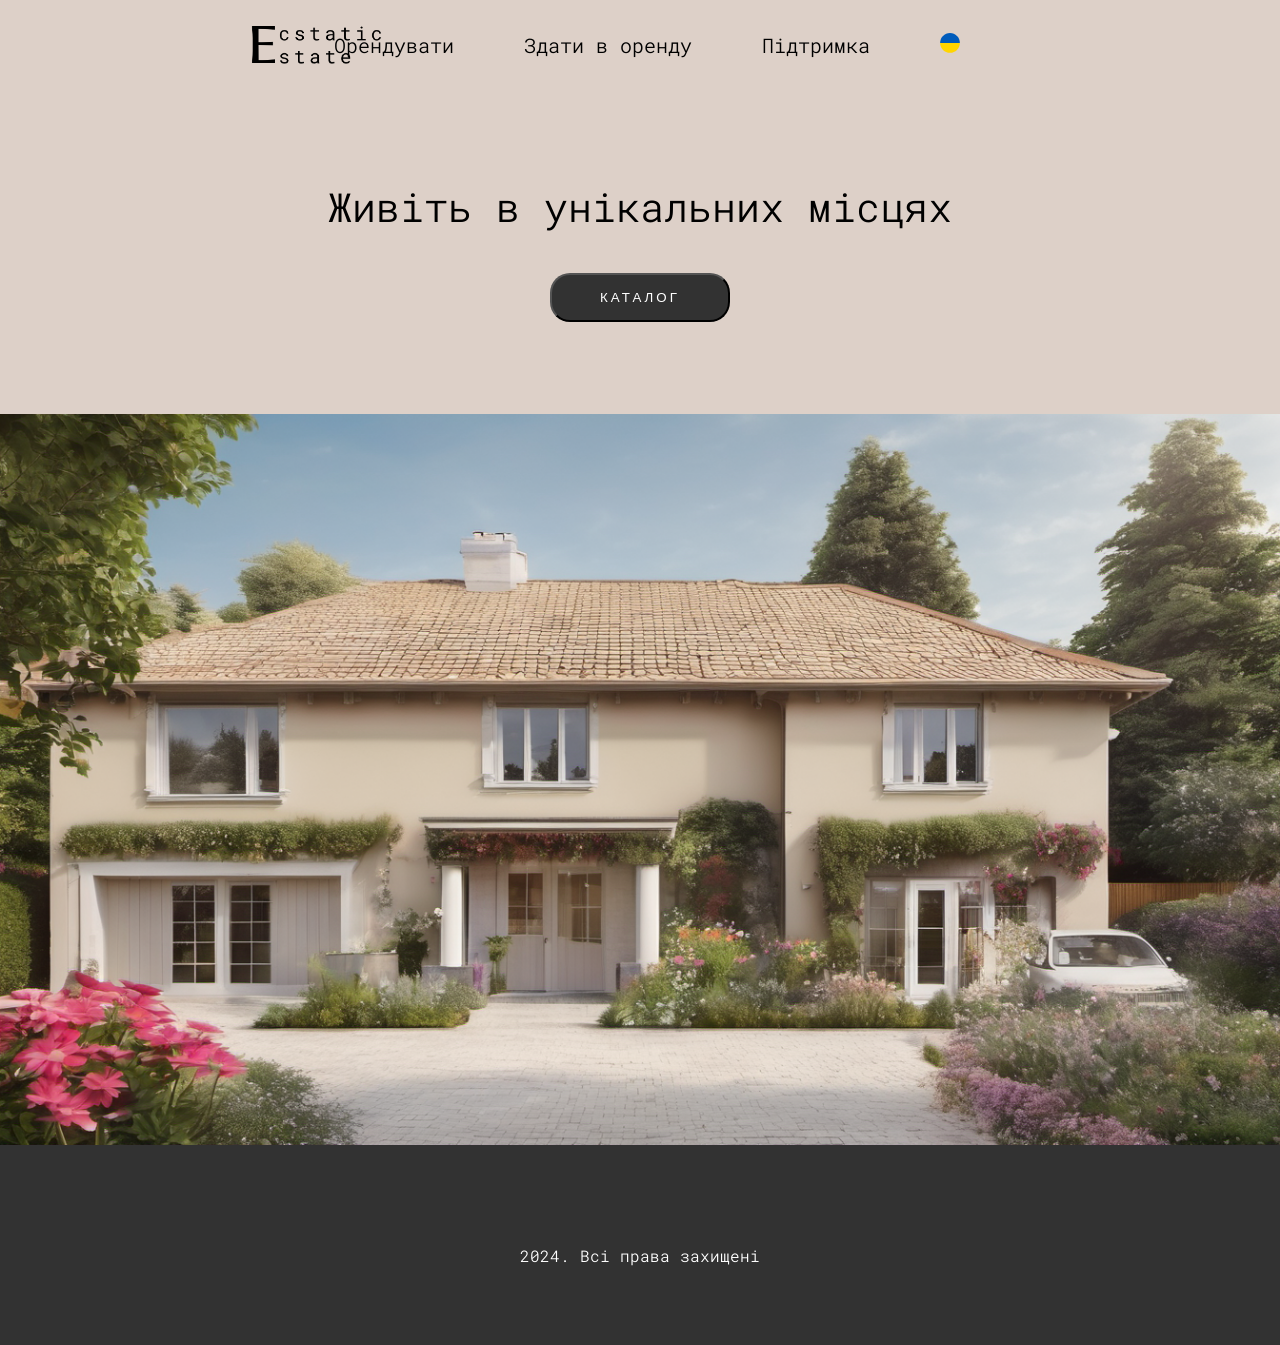
==== index.html @ 26eb8c20 "adding raw styles" ====
<!DOCTYPE html>
<html lang="en">
  <head>
    <meta charset="UTF-8" />
    <meta name="viewport" content="width=device-width, initial-scale=1.0"/>
    <title>Test Header</title>
    <link rel="stylesheet" href="styles/main-styles.css" />
    <style>
      @import url('https://fonts.googleapis.com/css2?family=Merriweather:wght@300;400;700;900&family=Roboto+Mono:wght@100..700&display=swap');
    </style>
  </head>
  <body>
    <header id="header" class="top">
       <a href="index.html"> <img class="logo-black" src="images/logo-black.png" alt="Black Logo" height="75px"/></a>
       <nav class="menu">
        <ul>
          <li><a href="#">Орендувати</a></li>
          <li><a href="#">Здати в оренду</a></li>
          <li><a href="#">Підтримка</a></li>
          <li class="language-switcher">
            <a href="#" id="language-toggle">
                <img src="images/ukraine-flag-circular.svg" alt="" height="20px">
            </a>
            <div class="language-options">
              <a href="#" class="language-option"><img src="images/ukraine-flag-circular.svg" alt="" height="20px"></a>
              <a href="#" class="language-option"><img src="images/uk-flag-circular.svg" alt="" height="20px"></a>
            </div>
          </li>
        </ul>
      </nav>
    </header>
    <div class="content">
      <div class="main-title">
        <p class="rent-now">Живіть в унікальних місцях</p>
        <form action="html/login-tenant.html">
          <input type="submit" value="КАТАЛОГ" class="rent-now-btn" type="button"/>
      </form>
      </div>
      <img src="images/main-img.png" alt="" class="main-img">
    </div>
    <footer class="footer">
      <p class="all-rights">2024. Всі права захищені</p>
    </footer>
    <script src="scripts/script.js"></script>
  </body>
</html>
---- styles/main-styles.css ----
body {
  background-color: #ddd0c8;
  margin: 0;
  font-family: "Roboto Mono", monospace;
  font-optical-sizing: auto;
  font-weight: 350;
  font-style: normal;
  margin-bottom: 0;
}
/* start of header*/
header {
  position: fixed;
  top: 0;
  left: 0;
  width: 100%;
  height: 90px; /* встановіть висоту вашого хедера */
  background-color: #ddd0c8; /* Початковий колір фону хедера */
  transition: background-color 0.5s ease; /* Плавний перехід кольору фону */
}

.scrolled {
  background-color: #fff; /* Кінцевий колір фону хедера */
}
.logo-black {
  margin-top: 7px;
  margin-left: 200px;
}
.menu {
  position: absolute;
  top: 50%;
  transform: translateY(-50%);
  right: 200px;
}

.menu ul {
  list-style: none;
  margin-right: 80px;
  padding: 20px;
}

.menu ul li {
  display: inline-block;
  margin-left: 20px;
  position: relative;
  padding: 20px;
}

.menu ul li a {
  text-decoration: none;
  color: #000;
  position: relative;
  font-size: 20px;
}

.menu ul li a::after {
  content: "";
  position: absolute;
  left: 0;
  bottom: -7px;
  width: 100%;
  height: 2px;
  background-color: #000000;
  transform: scaleX(0);
  transition: transform 0.2s ease;
}

.menu ul li a:hover::after {
  transform: scaleX(1);
}

.language-switcher {
  position: relative;
}

.language-options {
  position: absolute;
  left: 0;
  display: none;
  background-color: #ffffff;
  padding: 5px 0;
}

.language-options.show {
  display: block;
}

.language-option {
  display: block;
  padding: 5px 20px;
  color: #fff;
  text-decoration: none;
}
/* end of header */

.content {
  margin-top: 150px; /* Відступ зверху, щоб контент не перекривався хедером */
  margin-left: 0;
  margin-bottom: 0;
  color: black;
}

.main-title {
  width: 70vh; /* Ширина вашого div */
  height: 25vh; /* Висота вашого div */
  margin: auto;
  margin-top: 20vh;
  margin-bottom: 1vh;
  text-align: center;
}

.main-img {
  width: 100%;
  margin-bottom: 0;
  display: block; /* Ensure it behaves as a block element */
}

.rent-now {
  font-size: 40px;
}

.rent-now-btn {
  text-align: center;
  border-radius: 20px;
  color: #fff;
  padding: 15px;
  background-color: #323232;
  transition: background-color 1s ease-in-out;
  transition: letter-spacing 0.5s ease;
  cursor: pointer;
  letter-spacing: 3px;
  width: 20vh;
}

.rent-now-btn:hover {
  background-color: #524d4b;
  letter-spacing: 4px;
}

.footer {
  background-color: #323232;
  height: 100px;
  width: 100%;
  margin-top: 0;
  bottom: 0;
  left: 0;
  text-align: center;
  padding-top: 100px;
}

.all-rights {
  margin: 0;
  color: #fff;
}

.vl {
  border-left: 6px solid black;
  height: 500px;
  position: absolute;
  margin-top: 90px;
  top: 0;
  left: 50%;
}
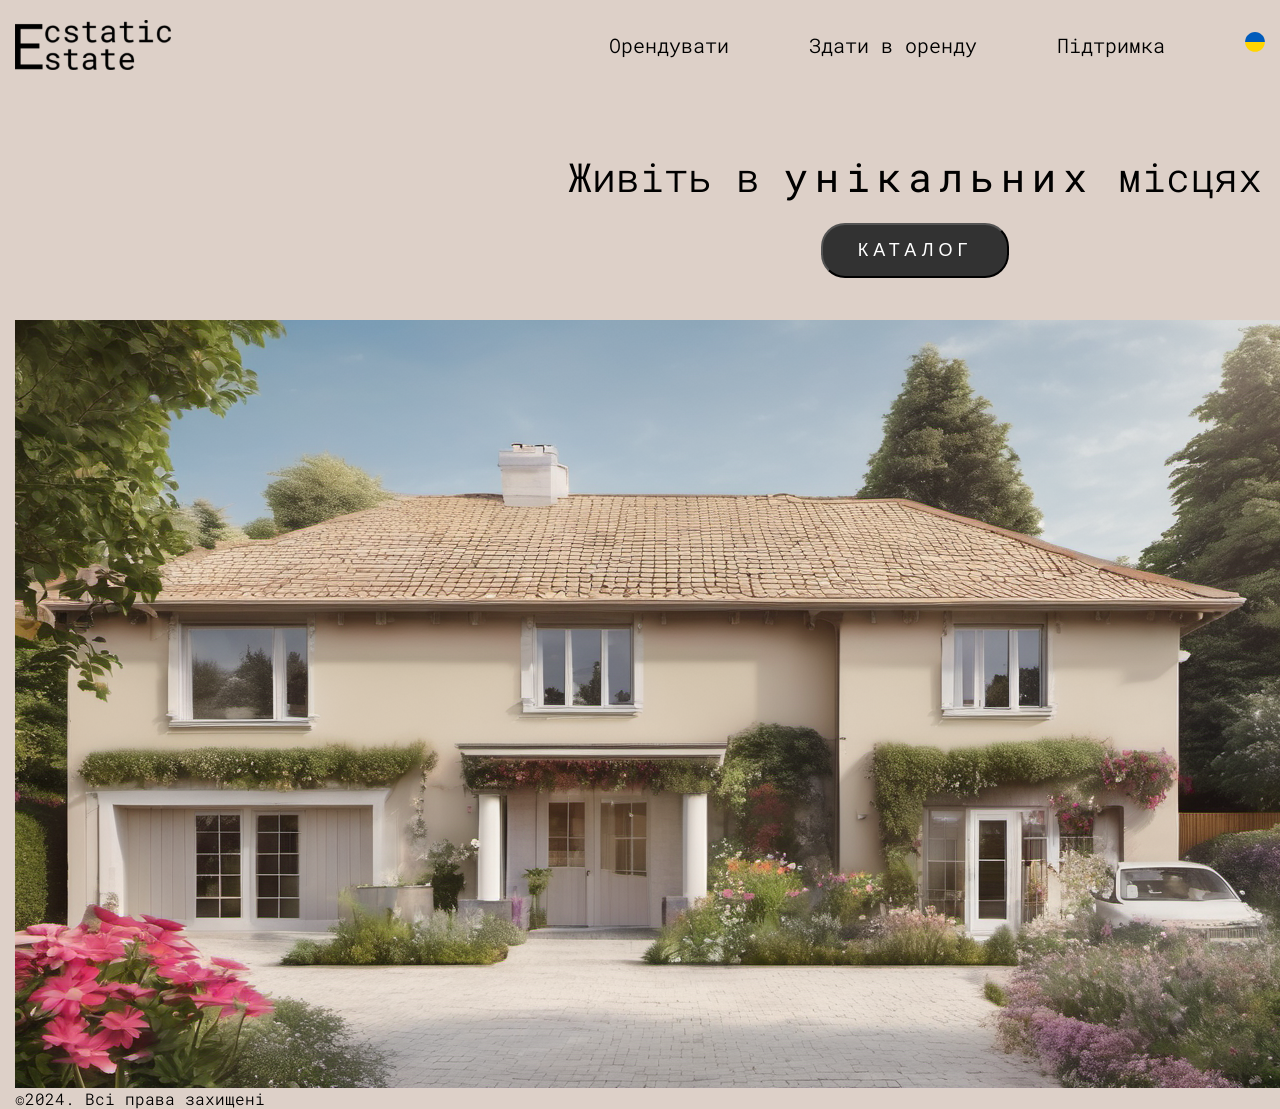
==== commit 81b0bb95: "init" ====
--- a/index.html
+++ b/index.html
@@ -2,44 +2,75 @@
 <html lang="en">
   <head>
     <meta charset="UTF-8" />
-    <meta name="viewport" content="width=device-width, initial-scale=1.0"/>
-    <title>Test Header</title>
+    <meta name="viewport" content="width=device-width, initial-scale=1.0" />
+    <title>Ecstatic Estate</title>
     <link rel="stylesheet" href="styles/main-styles.css" />
-    <style>
-      @import url('https://fonts.googleapis.com/css2?family=Merriweather:wght@300;400;700;900&family=Roboto+Mono:wght@100..700&display=swap');
-    </style>
   </head>
   <body>
     <header id="header" class="top">
-       <a href="index.html"> <img class="logo-black" src="images/logo-black.png" alt="Black Logo" height="75px"/></a>
-       <nav class="menu">
-        <ul>
-          <li><a href="#">Орендувати</a></li>
-          <li><a href="#">Здати в оренду</a></li>
-          <li><a href="#">Підтримка</a></li>
-          <li class="language-switcher">
-            <a href="#" id="language-toggle">
-                <img src="images/ukraine-flag-circular.svg" alt="" height="20px">
-            </a>
-            <div class="language-options">
-              <a href="#" class="language-option"><img src="images/ukraine-flag-circular.svg" alt="" height="20px"></a>
-              <a href="#" class="language-option"><img src="images/uk-flag-circular.svg" alt="" height="20px"></a>
-            </div>
-          </li>
-        </ul>
-      </nav>
+      <div class="container head">
+        <a href="index.html">
+          <img class="logo-black" src="images/logo.png" alt="Logo" height="50px"
+        /></a>
+        <nav class="menu">
+          <ul class="menu-list">
+            <li class="menu-item">
+              <a class="menu-item-link" href="#">Орендувати</a>
+            </li>
+            <li class="menu-item">
+              <a class="menu-item-link" href="#">Здати в оренду</a>
+            </li>
+            <li class="menu-item">
+              <a class="menu-item-link" href="#">Підтримка</a>
+            </li>
+            <li class="language-switcher menu-item">
+              <a href="#" id="language-toggle">
+                <img
+                  src="images/ukraine-flag-circular.svg"
+                  alt=""
+                  height="20px"
+                />
+              </a>
+              <div class="language-options">
+                <a href="#" class="language-option"
+                  ><img
+                    src="images/ukraine-flag-circular.svg"
+                    alt=""
+                    height="20px"
+                /></a>
+                <a href="#" class="language-option"
+                  ><img src="images/uk-flag-circular.svg" alt="" height="20px"
+                /></a>
+              </div>
+            </li>
+          </ul>
+        </nav>
+      </div>
     </header>
-    <div class="content">
-      <div class="main-title">
-        <p class="rent-now">Живіть в унікальних місцях</p>
-        <form action="html/login-tenant.html">
-          <input type="submit" value="КАТАЛОГ" class="rent-now-btn" type="button"/>
-      </form>
+    <section class="hero">
+      <div class="container">
+        <div class="main-title">
+          <p class="rent-now-text">Живіть в <span class="unical-text">унікальних</span> місцях</p>
+          <form action="html/login-tenant.html">
+            <input
+              type="submit"
+              value="КАТАЛОГ"
+              class="rent-now-btn"
+              type="button"
+            />
+          </form>
+        </div>
       </div>
-      <img src="images/main-img.png" alt="" class="main-img">
-    </div>
+    </section>
+    <section class="img-content">
+      <div class="container">
+        <img src="images/main-img.png" alt="" class="main-img" />
+      </div>
+    </section>
     <footer class="footer">
-      <p class="all-rights">2024. Всі права захищені</p>
+      <div class="container">
+        <p class="all-rights">©2024. Всі права захищені</p>
+      </div>
     </footer>
     <script src="scripts/script.js"></script>
   </body>
--- a/styles/main-styles.css
+++ b/styles/main-styles.css
@@ -1,58 +1,85 @@
+@import url("https://fonts.googleapis.com/css2?family=Merriweather:wght@300;400;700;900&family=Roboto+Mono:wght@100..700&display=swap");
+
+h1,
+h2,
+h3,
+h4,
+h5,
+h6,
+p {
+  margin: 0;
+}
+
 body {
   background-color: #ddd0c8;
-  margin: 0;
   font-family: "Roboto Mono", monospace;
   font-optical-sizing: auto;
   font-weight: 350;
   font-style: normal;
-  margin-bottom: 0;
+  margin: 0;
 }
-/* start of header*/
+
+img {
+  display: block;
+  bottom: none;
+}
+
+button {
+  display: block;
+  cursor: pointer;
+  bottom: none;
+  border-radius: 4px;
+}
+.scrolled {
+  background-color: #fff;
+}
+
+ul,
+ol {
+  list-style: none;
+  padding-left: 0;
+  margin: 0;
+}
+
+a {
+  text-decoration: none;
+}
+
+.container {
+  width: 1800px;
+  padding-left: 15px;
+  padding-right: 15px;
+  margin-left: auto;
+  margin-right: auto;
+}
 header {
   position: fixed;
   top: 0;
   left: 0;
   width: 100%;
-  height: 90px; /* встановіть висоту вашого хедера */
-  background-color: #ddd0c8; /* Початковий колір фону хедера */
-  transition: background-color 0.5s ease; /* Плавний перехід кольору фону */
+  height: 90px;
+  background-color: #ddd0c8;
+  transition: background-color 0.5s ease;
+  display: flex;
+}
+.head {
+  display: flex;
+  justify-content: space-between;
+  align-items: center;
 }
 
-.scrolled {
-  background-color: #fff; /* Кінцевий колір фону хедера */
-}
-.logo-black {
-  margin-top: 7px;
-  margin-left: 200px;
-}
-.menu {
-  position: absolute;
-  top: 50%;
-  transform: translateY(-50%);
-  right: 200px;
+.menu-list {
+  display: flex;
+  gap: 80px;
 }
 
-.menu ul {
-  list-style: none;
-  margin-right: 80px;
-  padding: 20px;
-}
-
-.menu ul li {
-  display: inline-block;
-  margin-left: 20px;
-  position: relative;
-  padding: 20px;
-}
-
-.menu ul li a {
-  text-decoration: none;
+.menu-item-link {
   color: #000;
   position: relative;
   font-size: 20px;
 }
 
-.menu ul li a::after {
+.menu-item-link::after {
   content: "";
   position: absolute;
   left: 0;
@@ -61,10 +88,10 @@
   height: 2px;
   background-color: #000000;
   transform: scaleX(0);
-  transition: transform 0.2s ease;
+  transition: transform 0.3s ease;
 }
 
-.menu ul li a:hover::after {
+.menu-item-link:hover::after {
   transform: scaleX(1);
 }
 
@@ -74,7 +101,7 @@
 
 .language-options {
   position: absolute;
-  left: 0;
+  right: -20px;
   display: none;
   background-color: #ffffff;
   padding: 5px 0;
@@ -90,73 +117,41 @@
   color: #fff;
   text-decoration: none;
 }
-/* end of header */
 
-.content {
-  margin-top: 150px; /* Відступ зверху, щоб контент не перекривався хедером */
-  margin-left: 0;
-  margin-bottom: 0;
-  color: black;
+.hero {
+  height: 170px;
 }
 
 .main-title {
-  width: 70vh; /* Ширина вашого div */
-  height: 25vh; /* Висота вашого div */
-  margin: auto;
-  margin-top: 20vh;
-  margin-bottom: 1vh;
-  text-align: center;
+  display: flex;
+  justify-content: center;
+  align-items: center;
+  margin-top: 150px;
+  flex-direction: column;
 }
 
-.main-img {
-  width: 100%;
-  margin-bottom: 0;
-  display: block; /* Ensure it behaves as a block element */
-}
-
-.rent-now {
+.rent-now-text {
+  margin-bottom: 20px;
   font-size: 40px;
 }
 
+.unical-text {
+  letter-spacing: 7px;
+  font-weight: 400;
+}
+
 .rent-now-btn {
-  text-align: center;
-  border-radius: 20px;
+  padding: 15px 35px 15px 35px;
+  border-radius: 24px;
+  font-size: 18px;
+  font-weight: 380;
+  cursor: pointer;
+  background-color: #323232;
+  transition: 0.3s ease-in-out;
   color: #fff;
-  padding: 15px;
-  background-color: #323232;
-  transition: background-color 1s ease-in-out;
-  transition: letter-spacing 0.5s ease;
-  cursor: pointer;
-  letter-spacing: 3px;
-  width: 20vh;
+  letter-spacing: 5px;
 }
 
 .rent-now-btn:hover {
   background-color: #524d4b;
-  letter-spacing: 4px;
 }
-
-.footer {
-  background-color: #323232;
-  height: 100px;
-  width: 100%;
-  margin-top: 0;
-  bottom: 0;
-  left: 0;
-  text-align: center;
-  padding-top: 100px;
-}
-
-.all-rights {
-  margin: 0;
-  color: #fff;
-}
-
-.vl {
-  border-left: 6px solid black;
-  height: 500px;
-  position: absolute;
-  margin-top: 90px;
-  top: 0;
-  left: 50%;
-}
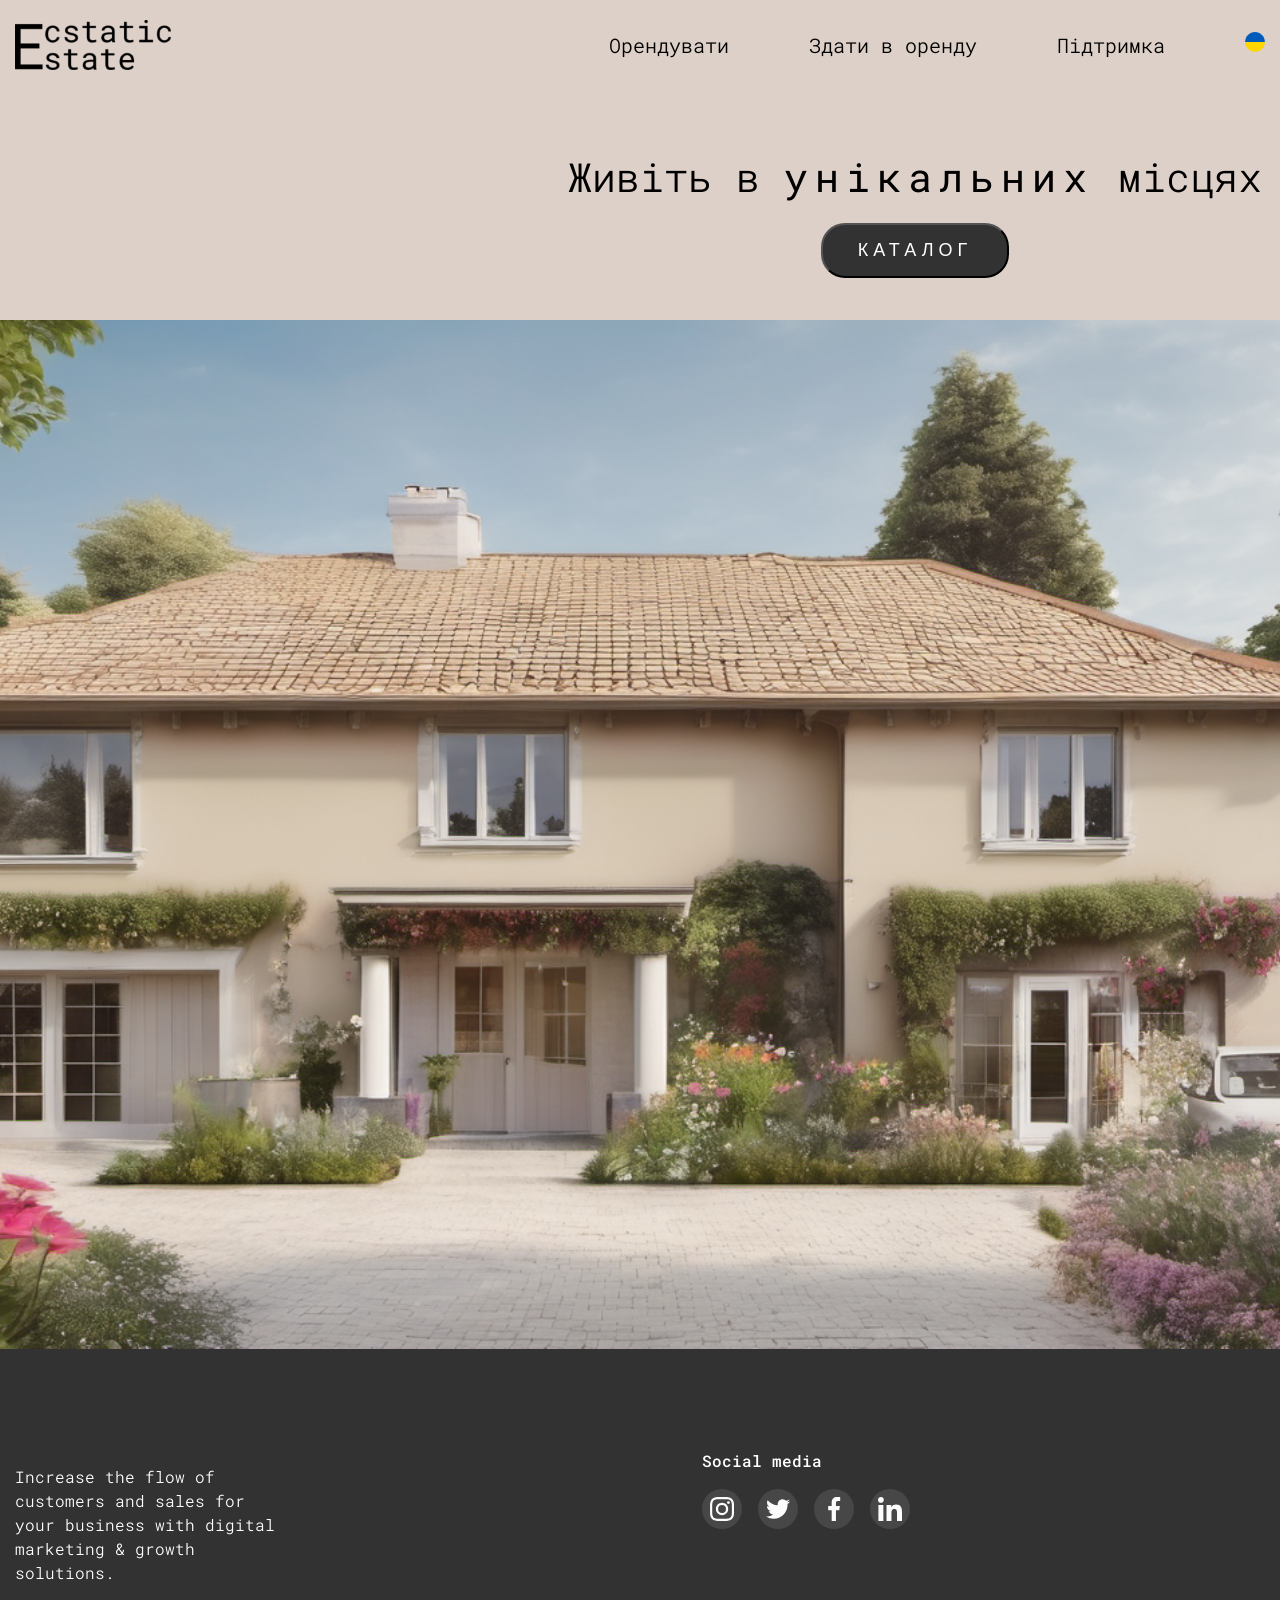
==== commit b1ae64ef: "dev" ====
--- a/index.html
+++ b/index.html
@@ -10,7 +10,11 @@
     <header id="header" class="top">
       <div class="container head">
         <a href="index.html">
-          <img class="logo-black" src="images/logo.png" alt="Logo" height="50px"
+          <img
+            class="logo-black"
+            src="images/logo.png"
+            alt="Logo"
+            height="50px"
         /></a>
         <nav class="menu">
           <ul class="menu-list">
@@ -50,7 +54,9 @@
     <section class="hero">
       <div class="container">
         <div class="main-title">
-          <p class="rent-now-text">Живіть в <span class="unical-text">унікальних</span> місцях</p>
+          <p class="rent-now-text">
+            Живіть в <span class="unical-text">унікальних</span> місцях
+          </p>
           <form action="html/login-tenant.html">
             <input
               type="submit"
@@ -64,14 +70,84 @@
     </section>
     <section class="img-content">
       <div class="container">
-        <img src="images/main-img.png" alt="" class="main-img" />
+        <img
+          class="main-img"
+          src="images/main-img.png"
+          alt=""
+          class="main-img"
+        />
       </div>
     </section>
-    <footer class="footer">
+    <!-- <footer class="footer">
       <div class="container">
         <p class="all-rights">©2024. Всі права захищені</p>
       </div>
+    </footer> -->
+
+    <footer class="footer">
+      <div class="container flex-footer">
+        <div class="footer-information">
+          <a class="information-logo-link" href=""> </a>
+          <p class="information-text">
+            Increase the flow of customers and sales for your business with
+            digital marketing & growth solutions.
+          </p>
+        </div>
+        <div class="footer-social">
+          <p class="footer-social-text">Social media</p>
+          <ul class="footer-social-list">
+            <li>
+              <a class="footer-social-link" href="">
+                <svg class="form-icon-check" width="24" height="24">
+                  <use href="./images/icons/socials-icons.svg#instagram"></use>
+                </svg>
+              </a>
+            </li>
+            <li>
+              <a class="footer-social-link" href="">
+                <svg class="form-icon-check" width="24" height="24">
+                  <use href="./images/icons/socials-icons.svg#twitter"></use>
+                </svg>
+              </a>
+            </li>
+            <li>
+              <a class="footer-social-link" href="">
+                <svg class="form-icon-check" width="24" height="24">
+                  <use href="./images/icons/socials-icons.svg#facebook"></use>
+                </svg>
+              </a>
+            </li>
+            <li>
+              <a class="footer-social-link" href="">
+                <svg class="form-icon-check" width="24" height="24">
+                  <use href="./images/icons/socials-icons.svg#linkedin"></use>
+                </svg>
+              </a>
+            </li>
+          </ul>
+        </div>
+        <div class="footer-user-contact">
+          <p class="footer-social-text">Subscribe</p>
+          <form class="footer-form">
+            <label class="footer-form-label">
+              <input
+                class="footer-form-input"
+                type="text"
+                name="footer_email"
+                placeholder="E-mail"
+              />
+            </label>
+            <button class="footer-form-btn" type="submit">
+              Subscribe
+              <svg class="footer-form-btn-icon" width="24" height="20">
+                <use href="./images/icons/send.svg#Send"></use>
+              </svg>
+            </button>
+          </form>
+        </div>
+      </div>
     </footer>
+
     <script src="scripts/script.js"></script>
   </body>
 </html>
--- a/styles/main-styles.css
+++ b/styles/main-styles.css
@@ -155,3 +155,180 @@
 .rent-now-btn:hover {
   background-color: #524d4b;
 }
+
+.img-content {
+  display: flex;
+  justify-content: center;
+  align-items: center;
+}
+
+.main-img {
+  width: 1800px;
+}
+
+.footer {
+  padding-top: 100px;
+  padding-bottom: 100px;
+  background-color: #323232;
+}
+.flex-footer {
+  display: flex;
+  flex-wrap: wrap;
+}
+/* phone screen */
+@media screen and (min-width: 320px) and (max-width: 767px) {
+  .flex-footer {
+    justify-content: center;
+  }
+  .footer-user-contact {
+    text-align: center;
+  }
+}
+/* tablet screen */
+@media screen and (min-width: 768px) and (max-width: 1157px) {
+  .flex-footer {
+    max-width: 590px;
+  }
+  .footer-user-contact {
+    margin-left: 58px;
+  }
+}
+.information-logo-link {
+  font-size: 18px;
+  color: var(--blue-txt-cl);
+  letter-spacing: 0.03em;
+  line-height: 1.3;
+  font-weight: 800;
+  text-transform: uppercase;
+  font-family: var(--secondery-font);
+}
+.information-logo-link-light {
+  color: #ffffff;
+  font-size: 18px;
+  letter-spacing: 0.03em;
+  line-height: 1.3;
+  font-weight: 800;
+  font-family: var(--secondery-font);
+}
+/* phone screen */
+@media screen and (min-width: 320px) and (max-width: 767px) {
+  .information-logo-link {
+    display: flex;
+    justify-content: center;
+  }
+}
+.information-text {
+  margin-top: 16px;
+  color: #ffffff;
+  line-height: 1.5;
+  width: 264px;
+}
+/* phone screen */
+@media screen and (min-width: 320px) and (max-width: 767px) {
+  .footer-information {
+    margin: 0 auto;
+    margin-bottom: 72px;
+  }
+}
+/* tablet screen */
+@media screen and (min-width: 768px) and (max-width: 1158px) {
+  .footer-information {
+    margin-left: 58px;
+    margin-right: 24px;
+    margin-bottom: 72px;
+  }
+}
+.footer-social {
+  margin: 0 auto;
+}
+/* phone screen */
+@media screen and (min-width: 320px) and (max-width: 767px) {
+  .footer-social {
+    text-align: center;
+    margin-bottom: 72px;
+  }
+}
+.footer-social-list {
+  display: flex;
+  gap: 16px;
+}
+.footer-social-text {
+  font-weight: 500;
+  line-height: 1.5;
+  color: #ffffff;
+  margin-bottom: 16px;
+}
+.footer-social-link {
+  width: 40px;
+  height: 40px;
+  background: rgba(255, 255, 255, 0.1);
+  display: flex;
+  align-items: center;
+  justify-content: center;
+  border-radius: 50%;
+  fill: var(--light-txt-cl);
+  transition-property: background-color;
+  transition-duration: var(--time);
+  transition-timing-function: var(--time-distribution-function);
+}
+.footer-social-link:hover,
+.footer-social-link:focus {
+  background-color: #31d0aa;
+}
+.footer-form {
+  display: flex;
+  gap: 24px;
+}
+/* phone screen */
+@media screen and (min-width: 320px) and (max-width: 767px) {
+  .footer-form {
+    display: flex;
+    flex-wrap: wrap;
+    gap: 40px;
+    justify-content: center;
+  }
+  .footer-form-label {
+    width: 100%;
+  }
+}
+.footer-form-input {
+  width: 264px;
+  height: 40px;
+  background-color: var(--dark-bg-cl);
+  border: 1px solid rgba(255, 255, 255, 0.3);
+  filter: drop-shadow(0px 4px 4px rgba(0, 0, 0, 0.15));
+  border-radius: 4px;
+  padding: 0 16px;
+  color: #ffffff;
+}
+/* phone screen */
+@media screen and (min-width: 320px) and (max-width: 767px) {
+  .footer-form-input {
+    width: 100%;
+  }
+}
+
+.form-icon-check {
+  fill: #fcfcfc;
+}
+
+.footer-form-btn {
+  padding: 8px 24px;
+  background-color: #ffffff;
+  border-radius: 4px;
+  border: none;
+  color: var(--main-bg-cl);
+  display: flex;
+  align-items: center;
+  font-family: inherit;
+  transition: 0.2s ease-in-out;
+}
+.footer-form-btn-icon {
+  fill: #323232;
+  margin-left: 16px;
+}
+.footer-form-btn:hover,
+.footer-form-btn:focus {
+  background-color: #ddd0c8;
+  box-shadow: 0px 4px 4px rgba(0, 0, 0, 0.15);
+}
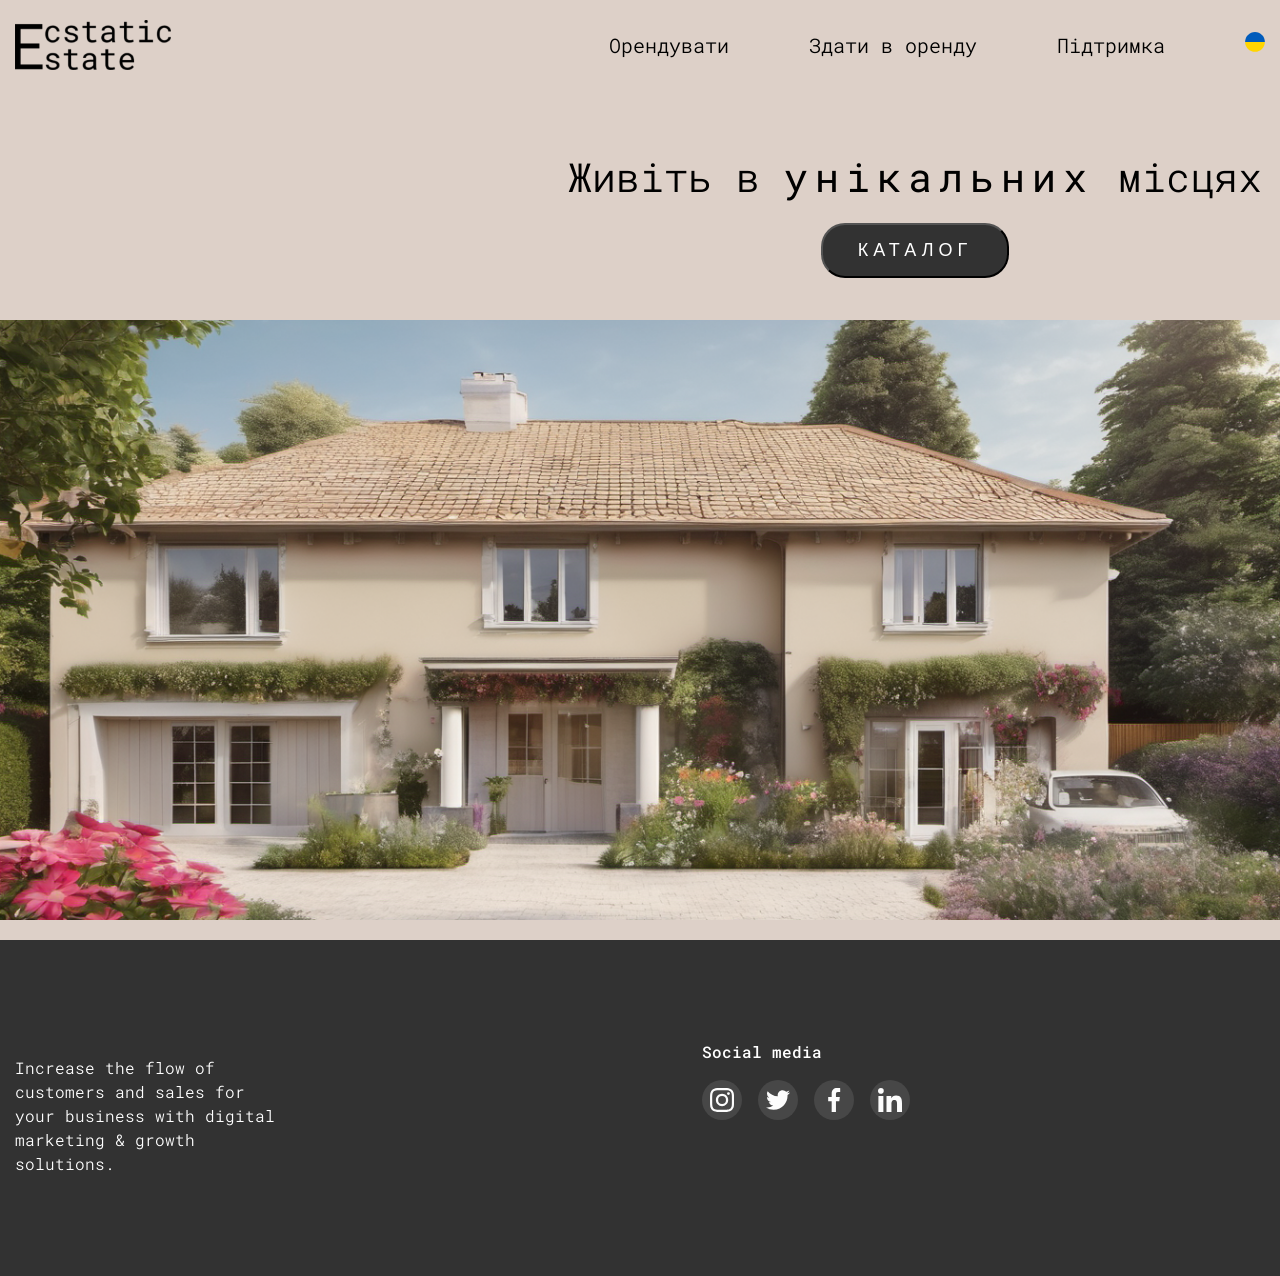
==== commit 97ce95a9: "idy nahuy" ====
--- a/index.html
+++ b/index.html
@@ -69,20 +69,8 @@
       </div>
     </section>
     <section class="img-content">
-      <div class="container">
-        <img
-          class="main-img"
-          src="images/main-img.png"
-          alt=""
-          class="main-img"
-        />
-      </div>
+      <div class="container"></div>
     </section>
-    <!-- <footer class="footer">
-      <div class="container">
-        <p class="all-rights">©2024. Всі права захищені</p>
-      </div>
-    </footer> -->
 
     <footer class="footer">
       <div class="container flex-footer">
--- a/styles/main-styles.css
+++ b/styles/main-styles.css
@@ -52,6 +52,7 @@
   margin-left: auto;
   margin-right: auto;
 }
+
 header {
   position: fixed;
   top: 0;
@@ -157,16 +158,17 @@
 }
 
 .img-content {
-  display: flex;
-  justify-content: center;
-  align-items: center;
-}
-
-.main-img {
-  width: 1800px;
+  max-width: 1440px;
+  height: 600px;
+  margin: 0 auto;
+  background-image: url("../images/main-img.png");
+  background-repeat: no-repeat;
+  background-position: 50%;
+  background-size: cover;
 }
 
 .footer {
+  margin-top: 20px;
   padding-top: 100px;
   padding-bottom: 100px;
   background-color: #323232;
